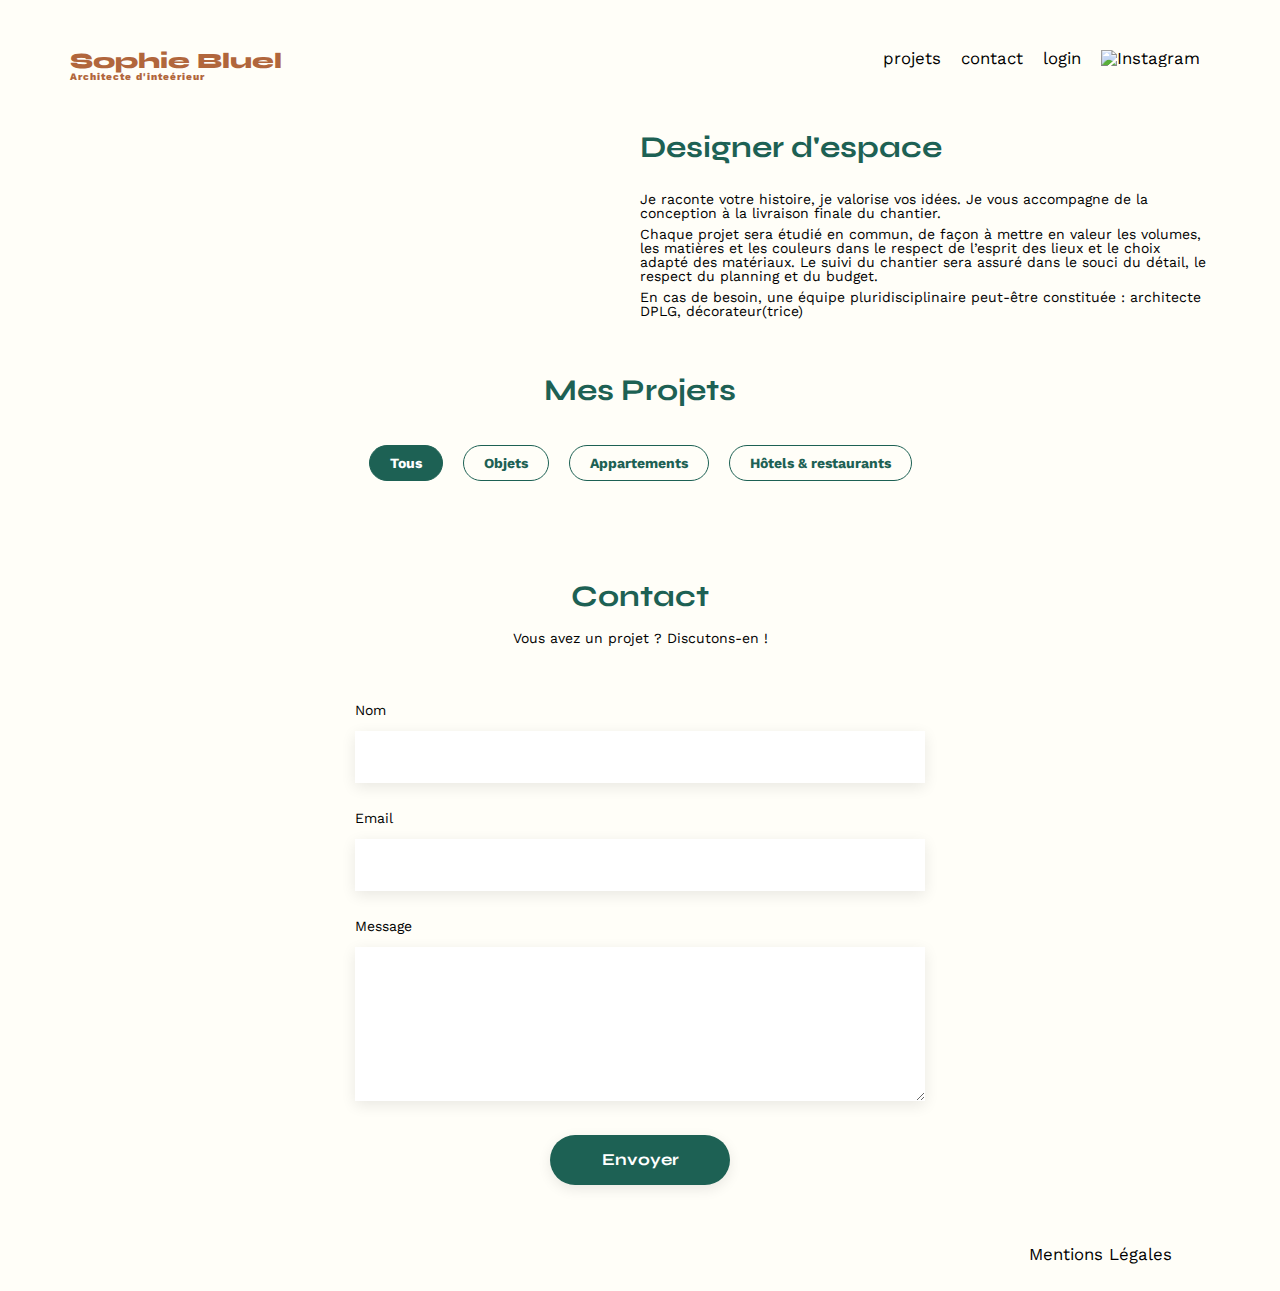
==== FrontEnd/index.html @ 2ee96904 "login maquette.." ====
<!DOCTYPE html>
<html lang="fr">
<head>
	<meta charset="UTF-8">
	<title>Sophie Bluel - Architecte d'intérieur</title>
	<meta name="viewport" content="width=device-width, initial-scale=1.0">
	<link rel="preconnect" href="https://fonts.googleapis.com">
	<link rel="preconnect" href="https://fonts.gstatic.com" crossorigin>
	<link href="https://fonts.googleapis.com/css2?family=Syne:wght@700;800&family=Work+Sans&display=swap" rel="stylesheet">
	<meta name="description" content="">
	<link rel="stylesheet" href="./assets/style.css">
	<link rel="stylesheet" href="./assets/FilterProjects.css">
</head>
<body>
<header>
	<h1>Sophie Bluel <span>Architecte d'inteérieur</span></h1>
	<nav>
		<ul>
			<li>projets</li>
			<li>contact</li>
			<li><a class="MenuLink" href="./Login.html">login</a></li>
			<li><img src="./assets/icons/instagram.png" alt="Instagram"></li>
		</ul>
	</nav>
</header>
<main>
	<section id="introduction">
		<figure>
			<img src="./assets/images/sophie-bluel.png" alt="">
		</figure>
		<article>
			<h2>Designer d'espace</h2>
			<p>Je raconte votre histoire, je valorise vos idées. Je vous accompagne de la conception à la livraison finale du chantier.</p>
			<p>Chaque projet sera étudié en commun, de façon à mettre en valeur les volumes, les matières et les couleurs dans le respect de l’esprit des lieux et le choix adapté des matériaux. Le suivi du chantier sera assuré dans le souci du détail, le respect du planning et du budget.</p>
			<p>En cas de besoin, une équipe pluridisciplinaire peut-être constituée : architecte DPLG, décorateur(trice)</p>
		</article>
	</section>
	<section id="portfolio">
		<h2>Mes Projets</h2>

		<div class="FilterProjects">
			<ul class="FilterProjects_Menu">
				<li class="FilterItem CurrentFilter">Tous</li>
				<li class="FilterItem">Objets</li>
				<li class="FilterItem">Appartements</li>
				<li class="FilterItem">Hôtels & restaurants</li>
			</ul>
		</div>

		<div class="gallery">
			<figure>
				<img src="assets/images/abajour-tahina.png" alt="Abajour Tahina">
				<figcaption>Abajour Tahina</figcaption>
			</figure>
			<figure>
				<img src="assets/images/appartement-paris-v.png" alt="Appartement Paris V">
				<figcaption>Appartement Paris V</figcaption>
			</figure>
			<figure>
				<img src="assets/images/restaurant-sushisen-londres.png" alt="Restaurant Sushisen - Londres">
				<figcaption>Restaurant Sushisen - Londres</figcaption>
			</figure>
			<figure>
				<img src="assets/images/la-balisiere.png" alt="Villa “La Balisiere” - Port Louis">
				<figcaption>Villa “La Balisiere” - Port Louis</figcaption>
			</figure>
			<figure>
				<img src="assets/images/structures-thermopolis.png" alt="Structures Thermopolis">
				<figcaption>Structures Thermopolis</figcaption>
			</figure>
			<figure>
				<img src="assets/images/appartement-paris-x.png" alt="Appartement Paris X">
				<figcaption>Appartement Paris X</figcaption>
			</figure>
			<figure>
				<img src="assets/images/le-coteau-cassis.png" alt="Pavillon “Le coteau” - Cassis">
				<figcaption>Pavillon “Le coteau” - Cassis</figcaption>
			</figure>
			<figure>
				<img src="assets/images/villa-ferneze.png" alt="Villa Ferneze - Isola d’Elba">
				<figcaption>Villa Ferneze - Isola d’Elba</figcaption>
			</figure>
			<figure>
				<img src="assets/images/appartement-paris-xviii.png" alt="Appartement Paris XVIII">
				<figcaption>Appartement Paris XVIII</figcaption>
			</figure>
			<figure>
				<img src="assets/images/bar-lullaby-paris.png" alt="Bar “Lullaby” - Paris">
				<figcaption>Bar “Lullaby” - Paris</figcaption>
			</figure>
			<figure>
				<img src="assets/images/hotel-first-arte-new-delhi.png" alt="Hotel First Arte - New Delhi">
				<figcaption>Hotel First Arte - New Delhi</figcaption>
			</figure>
		</div>
	</section>
	<section id="contact">
		<h2>Contact</h2>
		<p>Vous avez un projet ? Discutons-en !</p>
		<form action="#" method="post">
			<label for="name">Nom</label>
			<input type="text" name="name" id="name">
			<label for="email">Email</label>
			<input type="email" name="email" id="email">
			<label for="message">Message</label>
			<textarea name="message" id="message" cols="30" rows="10"></textarea>
			<input type="submit" value="Envoyer">
		</form>
	</section>
</main>

<footer>
	<nav>
		<ul>
			<li>Mentions Légales</li>
		</ul>
	</nav>
</footer>

<script type="application/javascript" src="./App.js"></script>
</body>
</html>
---- FrontEnd/assets/style.css ----
/* http://meyerweb.com/eric/tools/css/reset/
   v2.0 | 20110126
   License: none (public domain)
*/

html, body, div, span, applet, object, iframe,
h1, h2, h3, h4, h5, h6, p, blockquote, pre,
a, abbr, acronym, address, big, cite, code,
del, dfn, em, img, ins, kbd, q, s, samp,
small, strike, strong, sub, sup, tt, var,
b, u, i, center,
dl, dt, dd, ol, ul, li,
fieldset, form, label, legend,
table, caption, tbody, tfoot, thead, tr, th, td,
article, aside, canvas, details, embed,
figure, figcaption, footer, header, hgroup,
menu, nav, output, ruby, section, summary,
time, mark, audio, video {
	margin: 0;
	padding: 0;
	border: 0;
	font-size: 100%;
	font: inherit;
	vertical-align: baseline;
}
/* HTML5 display-role reset for older browsers */
article, aside, details, figcaption, figure,
footer, header, hgroup, menu, nav, section {
	display: block;
}
body {
	line-height: 1;
}
ol, ul {
	list-style: none;
}
blockquote, q {
	quotes: none;
}
blockquote:before, blockquote:after,
q:before, q:after {
	content: '';
	content: none;
}
table {
	border-collapse: collapse;
	border-spacing: 0;
}
/** end reset css**/
body {
	max-width: 1140px;
	margin:auto;
	font-family: 'Work Sans' ;
	font-size: 14px;
	background-color: #FFFEF8;
}
header {
	display: flex;
	justify-content: space-between;
	margin: 50px 0
}
section {
	margin: 50px 0
}

h1{
	display: flex;
	flex-direction: column;
	font-family: 'Syne';
	font-size: 22px;
	font-weight: 800;
	color: #B1663C
}

h1 > span {
	font-family: 'Work Sans';
	font-size:10px;
	letter-spacing: 0.1em;
;
}

h2{
	font-family: 'Syne';
	font-weight: 700;
	font-size: 30px;
	color: #1D6154
}
nav ul {
	display: flex;
	align-items: center;
	list-style-type: none;

}
nav li {
	padding: 0 10px;
	font-size: 1.2em;
}

li:hover {
	color: #B1663C;
}

.MenuLink
{
	text-decoration: none;
	color:#000;
}

nav .CurrentPage
{
	font-weight: bold;
}
#introduction {
	display: flex;
	align-items: center;
}
#introduction figure {
	flex: 1
}
#introduction img {
	display: block;
	margin: auto;
	width: 80%;
}

#introduction article {
	flex: 1
}
#introduction h2 {
	margin-bottom: 1em;
}

#introduction p {
	margin-bottom: 0.5em;
}
#portfolio h2 {
	text-align: center;
	margin-bottom: 1em;
}
.gallery {
	width: 100%;
	display: grid;
	grid-template-columns: 1fr 1fr 1fr;
	grid-column-gap: 20px;
	grid-row-gap: 20px;
}

.gallery img {
	width: 100%;

}
#contact {
	width: 50%;
margin: auto;
}
#contact > * {
	text-align: center;

}
#contact h2{
	margin-bottom: 20px;
}
#contact form {
	text-align: left;
	margin-top:30px;
	display: flex;
	flex-direction: column;
}

#contact input {
	height: 50px;
	font-size: 1.2em;
	border: none;
	box-shadow: 0px 4px 14px rgba(0, 0, 0, 0.09);
}
#contact label {
	margin: 2em 0 1em 0;
}
#contact textarea {
	border: none;
	box-shadow: 0px 4px 14px rgba(0, 0, 0, 0.09);
}

input[type="submit"]{
	font-family: 'Syne';
	font-weight: 700;
	color: white;
	background-color: #1D6154;
	margin : 2em auto ;
	width: 180px;
	text-align: center;
	border-radius: 60px ;
}

footer nav ul {
	display: flex;
	justify-content: flex-end;
	margin: 2em
}
---- FrontEnd/assets/FilterProjects.css ----
.FilterProjects, .FilterProjects_Menu
{
    width:100%;
    display: flex;
    flex-direction: column;
    justify-content: center;
    align-items: center;
}

.FilterProjects
{
    margin-bottom: 40px;
}

.FilterProjects_Menu
{
    flex-direction: row;
}

.FilterItem
{
    margin:10px;
    border:1px solid #1D6154;
    padding:10px 20px;
    border-radius: 60px;
    color:#1D6154;
    font-weight: bold;
    cursor: pointer;
}
.FilterItem:hover, .CurrentFilter
{
    background-color: #1D6154;
    color: #fff;
}
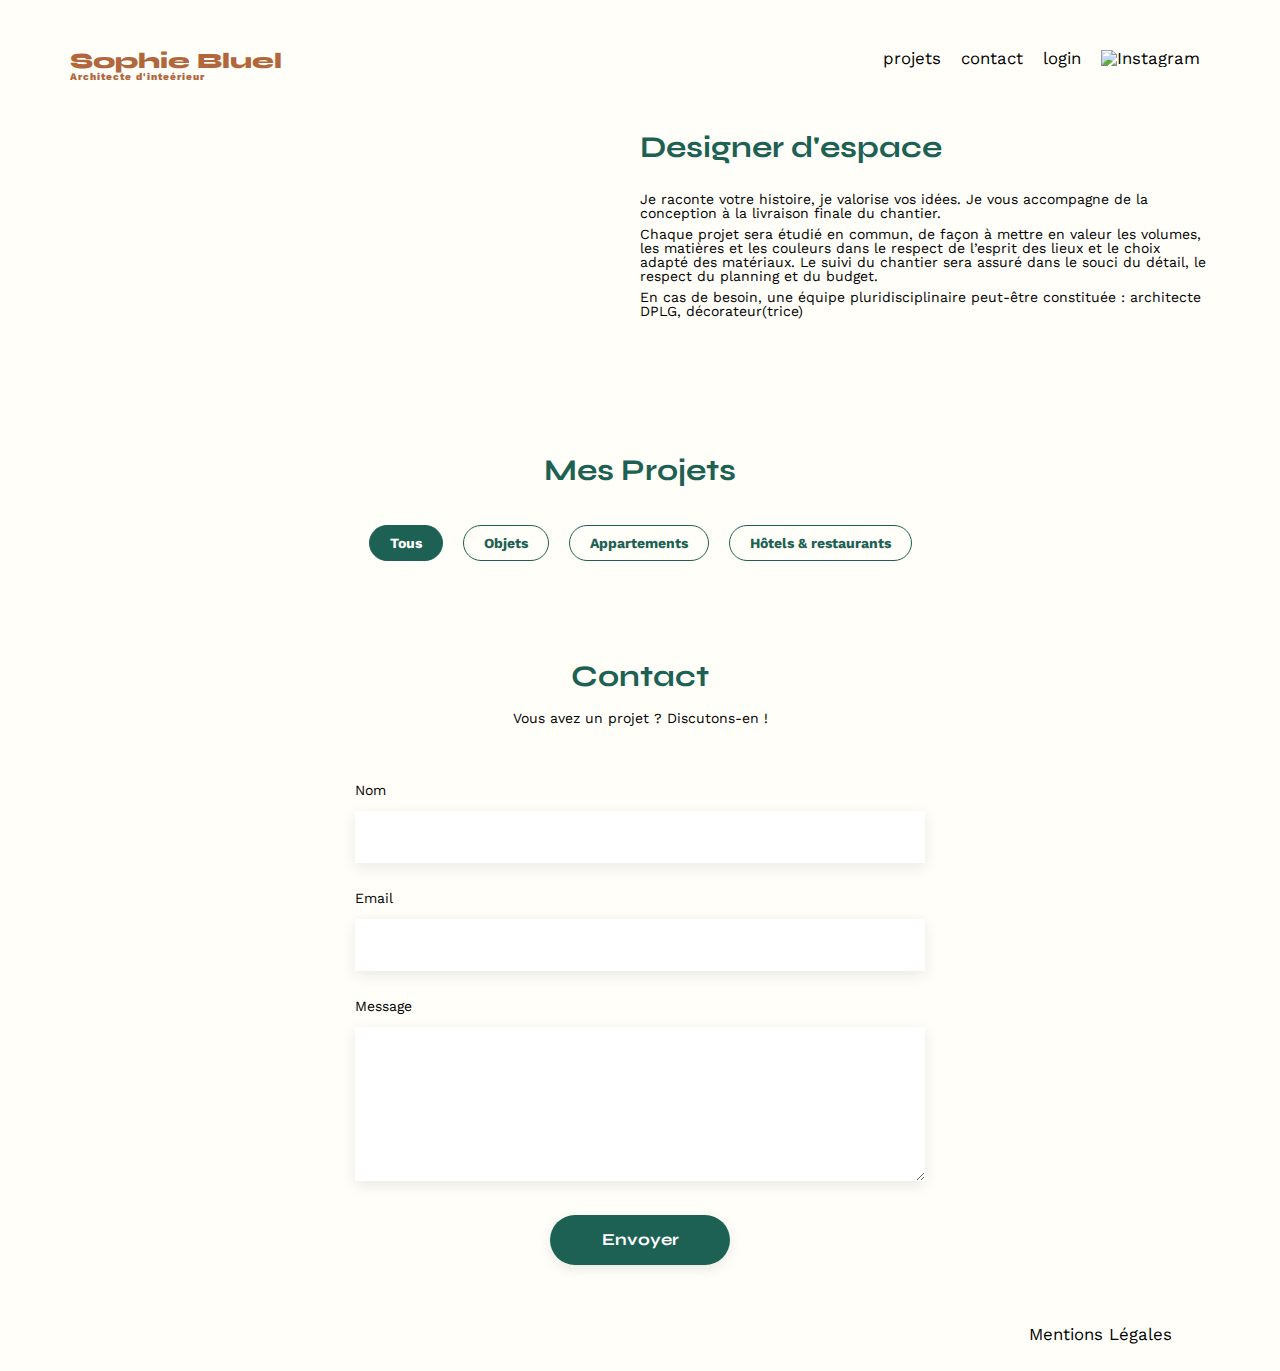
==== commit c52d6a66: "add modal maquette (no finish..)" ====
--- a/FrontEnd/index.html
+++ b/FrontEnd/index.html
@@ -8,10 +8,24 @@
 	<link rel="preconnect" href="https://fonts.gstatic.com" crossorigin>
 	<link href="https://fonts.googleapis.com/css2?family=Syne:wght@700;800&family=Work+Sans&display=swap" rel="stylesheet">
 	<meta name="description" content="">
-	<link rel="stylesheet" href="./assets/style.css">
-	<link rel="stylesheet" href="./assets/FilterProjects.css">
+	<link rel="stylesheet" href="assets/CSS/style.css">
+	<link rel="stylesheet" href="assets/CSS/FilterProjects.css">
+	<link rel="stylesheet" href="assets/CSS/Index_co.css">
+	<link rel="stylesheet" href="assets/CSS/ModalEdit.css">
+
+
+	<script src="https://kit.fontawesome.com/0e08c1fe84.js" crossorigin="anonymous"></script>
 </head>
 <body>
+
+<div class="TopBar">
+	<div class="TopBarTitle">
+		<i class="fa-solid fa-pen-to-square"></i>
+		<p>Mode édition</p>
+	</div>
+	<button class="BPublish">publier les changements</button>
+</div>
+
 <header>
 	<h1>Sophie Bluel <span>Architecte d'inteérieur</span></h1>
 	<nav>
@@ -27,8 +41,16 @@
 	<section id="introduction">
 		<figure>
 			<img src="./assets/images/sophie-bluel.png" alt="">
+			<div class="BEditGroup">
+				<i class="fa-solid fa-pen-to-square"></i>
+				<button class="BEdit">modifier</button>
+			</div>
 		</figure>
 		<article>
+			<div class="BEditGroup">
+				<i class="fa-solid fa-pen-to-square"></i>
+				<button class="BEdit">modifier</button>
+			</div>
 			<h2>Designer d'espace</h2>
 			<p>Je raconte votre histoire, je valorise vos idées. Je vous accompagne de la conception à la livraison finale du chantier.</p>
 			<p>Chaque projet sera étudié en commun, de façon à mettre en valeur les volumes, les matières et les couleurs dans le respect de l’esprit des lieux et le choix adapté des matériaux. Le suivi du chantier sera assuré dans le souci du détail, le respect du planning et du budget.</p>
@@ -36,7 +58,14 @@
 		</article>
 	</section>
 	<section id="portfolio">
-		<h2>Mes Projets</h2>
+		<div class="TitleAndEditButton">
+			<h2>Mes Projets</h2>
+			<div class="BEditGroup">
+				<i class="fa-solid fa-pen-to-square"></i>
+				<button class="BEdit BEditProjects">modifier</button>
+			</div>
+		</div>
+
 
 		<div class="FilterProjects">
 			<ul class="FilterProjects_Menu">
@@ -117,6 +146,27 @@
 	</nav>
 </footer>
 
-<script type="application/javascript" src="./App.js"></script>
+<div class="ModalContainer">
+	<div class="ModalEdit">
+		<i class="fa-sharp fa-solid fa-xmark cross"></i>
+		<div class="ModalEdit_Container">
+			<h3>Gallerie photo</h3>
+			<div class="PhotosList">
+
+			</div>
+
+			<div class="ModalMenu">
+				<button class="BAddPhoto">Ajouter une photo</button>
+				<a href="#" class="BDelGallery">Supprimer la galerie</a>
+			</div>
+
+
+		</div>
+
+	</div>
+</div>
+
+
+<script type="application/javascript" src="JS/App.js"></script>
 </body>
 </html>
--- a/FrontEnd/assets/CSS/style.css
+++ b/FrontEnd/assets/CSS/style.css
@@ -0,0 +1,204 @@
+/* http://meyerweb.com/eric/tools/css/reset/
+   v2.0 | 20110126
+   License: none (public domain)
+*/
+
+html, body, div, span, applet, object, iframe,
+h1, h2, h3, h4, h5, h6, p, blockquote, pre,
+a, abbr, acronym, address, big, cite, code,
+del, dfn, em, img, ins, kbd, q, s, samp,
+small, strike, strong, sub, sup, tt, var,
+b, u, i, center,
+dl, dt, dd, ol, ul, li,
+fieldset, form, label, legend,
+table, caption, tbody, tfoot, thead, tr, th, td,
+article, aside, canvas, details, embed,
+figure, figcaption, footer, header, hgroup,
+menu, nav, output, ruby, section, summary,
+time, mark, audio, video {
+	margin: 0;
+	padding: 0;
+	border: 0;
+	font-size: 100%;
+	font: inherit;
+	vertical-align: baseline;
+}
+/* HTML5 display-role reset for older browsers */
+article, aside, details, figcaption, figure,
+footer, header, hgroup, menu, nav, section {
+	display: block;
+}
+body {
+	line-height: 1;
+}
+ol, ul {
+	list-style: none;
+}
+blockquote, q {
+	quotes: none;
+}
+blockquote:before, blockquote:after,
+q:before, q:after {
+	content: '';
+	content: none;
+}
+table {
+	border-collapse: collapse;
+	border-spacing: 0;
+}
+/** end reset css**/
+body {
+	max-width: 1140px;
+	margin:auto;
+	font-family: 'Work Sans' ;
+	font-size: 14px;
+	background-color: #FFFEF8;
+}
+header {
+	display: flex;
+	justify-content: space-between;
+	margin: 50px 0
+}
+section {
+	margin: 50px 0
+}
+
+h1{
+	display: flex;
+	flex-direction: column;
+	font-family: 'Syne';
+	font-size: 22px;
+	font-weight: 800;
+	color: #B1663C
+}
+
+h1 > span {
+	font-family: 'Work Sans';
+	font-size:10px;
+	letter-spacing: 0.1em;
+;
+}
+
+h2{
+	font-family: 'Syne';
+	font-weight: 700;
+	font-size: 30px;
+	color: #1D6154
+}
+nav ul {
+	display: flex;
+	align-items: center;
+	list-style-type: none;
+
+}
+nav li {
+	padding: 0 10px;
+	font-size: 1.2em;
+}
+
+li:hover {
+	color: #B1663C;
+}
+
+.MenuLink
+{
+	text-decoration: none;
+	color:#000;
+}
+
+nav .CurrentPage
+{
+	font-weight: bold;
+}
+#introduction {
+	display: flex;
+	align-items: center;
+}
+#introduction figure {
+	flex: 1
+}
+#introduction img {
+	display: block;
+	margin: auto;
+	width: 80%;
+}
+
+#introduction article {
+	flex: 1
+}
+#introduction h2 {
+	margin-bottom: 1em;
+}
+
+#introduction p {
+	margin-bottom: 0.5em;
+}
+#portfolio
+{
+	padding-top:80px;
+}
+#portfolio h2 {
+	text-align: center;
+	margin-bottom: 1em;
+}
+.gallery {
+	width: 100%;
+	display: grid;
+	grid-template-columns: 1fr 1fr 1fr;
+	grid-column-gap: 20px;
+	grid-row-gap: 20px;
+}
+
+.gallery img {
+	width: 100%;
+
+}
+#contact {
+	width: 50%;
+margin: auto;
+}
+#contact > * {
+	text-align: center;
+
+}
+#contact h2{
+	margin-bottom: 20px;
+}
+#contact form {
+	text-align: left;
+	margin-top:30px;
+	display: flex;
+	flex-direction: column;
+}
+
+#contact input {
+	height: 50px;
+	font-size: 1.2em;
+	border: none;
+	box-shadow: 0px 4px 14px rgba(0, 0, 0, 0.09);
+}
+#contact label {
+	margin: 2em 0 1em 0;
+}
+#contact textarea {
+	border: none;
+	box-shadow: 0px 4px 14px rgba(0, 0, 0, 0.09);
+}
+
+input[type="submit"]{
+	font-family: 'Syne';
+	font-weight: 700;
+	color: white;
+	background-color: #1D6154;
+	margin : 2em auto ;
+	width: 180px;
+	text-align: center;
+	border-radius: 60px ;
+}
+
+footer nav ul {
+	display: flex;
+	justify-content: flex-end;
+	margin: 2em
+}
+
--- a/FrontEnd/assets/CSS/FilterProjects.css
+++ b/FrontEnd/assets/CSS/FilterProjects.css
@@ -0,0 +1,37 @@
+
+
+.FilterProjects, .FilterProjects_Menu
+{
+    width:100%;
+    display: flex;
+    flex-direction: column;
+    justify-content: center;
+    align-items: center;
+}
+
+.FilterProjects
+{
+    margin-bottom: 40px;
+}
+
+.FilterProjects_Menu
+{
+    flex-direction: row;
+}
+
+.FilterItem
+{
+    margin:10px;
+    border:1px solid #1D6154;
+    padding:10px 20px;
+    border-radius: 60px;
+    color:#1D6154;
+    font-weight: bold;
+    cursor: pointer;
+}
+.FilterItem:hover, .CurrentFilter
+{
+    background-color: #1D6154;
+    color: #fff;
+}
+
--- a/FrontEnd/assets/CSS/Index_co.css
+++ b/FrontEnd/assets/CSS/Index_co.css
@@ -0,0 +1,92 @@
+
+
+.TopBar
+{
+    position:absolute;
+    top:0;
+    left:0;
+    width:100%;
+    display: flex;
+    flex-direction: row;
+    justify-content: center;
+    align-items: center;
+    background-color: #000;
+    padding:20px;
+    color:#FFF;
+}
+
+.TopBarTitle, .BEditGroup, .TitleAndEditButton
+{
+    display: flex;
+    flex-direction: row;
+    justify-content: center;
+    margin-right:10px;
+}
+.TopBarTitle i
+{
+    margin-right:10px;
+}
+
+.BPublish
+{
+    margin-left: 10px;
+    border:none;
+    padding:8px 15px;
+    border-radius: 30px;
+    font-weight: bold;
+    cursor:pointer;
+}
+
+.BEditGroup
+{
+    justify-content: start;
+    margin-bottom: 15px;
+}
+.BEditGroup i
+{
+    margin-right:10px;
+}
+.BEditGroup .BEdit
+{
+    border:none;
+    background-color: transparent;
+    cursor:pointer;
+}
+.BEditGroup .BEdit:hover
+{
+    font-weight: bold;
+}
+
+#introduction figure .BEditGroup
+{
+    width:fit-content;
+    margin-left:58px;
+    margin-top:18px;
+}
+
+.TitleAndEditButton
+{
+    position:relative;
+    width:fit-content;
+    margin:auto;
+    padding:0;
+    align-items: center;
+    justify-content: center;
+
+}
+
+.TitleAndEditButton .BEditGroup
+{
+    position:absolute;
+    right:-140px;
+    top:10px;
+}
+.TitleAndEditButton .BEditGroup i
+{
+    margin-right: 5px;
+}
+
+.TopBar, .BEditGroup
+{
+    display: none;
+}--- a/FrontEnd/assets/CSS/ModalEdit.css
+++ b/FrontEnd/assets/CSS/ModalEdit.css
@@ -0,0 +1,160 @@
+
+
+.ModalContainer
+{
+    width:100%;
+    min-height:100vh;
+    position:absolute;
+    position:fixed;
+    top:0;
+    left:0;
+    background-color: rgba(0,0,0, 0.2);
+    display: none;
+}
+.ModalEdit
+{
+    width:500px;
+    min-height:500px;
+    position:absolute;
+    top:50%;
+    left:50%;
+    transform: translate(-50%, -50%);
+    background-color: #fff;
+    border-radius: 10px;
+    padding-top:20px;
+    display: flex;
+    justify-content: center;
+    align-items: center;
+}
+
+.ModalEdit_Container, .PhotosList
+{
+    width:80%;
+    height:100%;
+    display: flex;
+    flex-direction: column;
+    justify-content: center;
+    align-items: center;
+}
+.ModalEdit_Container
+{
+    position:relative;
+    border:1px solid red;
+}
+.ModalEdit h3
+{
+    width:100%;
+    text-align: center;
+    font-size: 1.3rem;
+    margin-top:40px;
+    margin-bottom:40px;
+}
+.ModalEdit .fa-sharp
+{
+    position:absolute;
+    right:30px;
+    top:30px;
+    font-size: 15px;
+    cursor:pointer;
+}
+.ModalEdit .fa-sharp:hover
+{
+    font-weight: bold;
+}
+
+
+.PhotosList
+{
+    width:100%;
+    flex-direction: row;
+    flex-wrap: wrap;
+    justify-content: flex-start;
+}
+
+.PhotoList_Item
+{
+    width: calc(100% / 5.9);
+    min-height: 104px;
+    margin:5px;
+    position:relative;
+    border:1px solid red;
+}
+.PhotoList_Item img
+{
+    width:100%;
+    height:100%;
+
+}
+
+.PhotoList_Item_BEdit
+{
+    text-decoration:none;
+    color:#000;
+    font-size: 0.9rem;
+    cursor: pointer;
+}
+.PhotoList_Item_BEdit:hover
+{
+    text-decoration: underline;
+}
+
+
+
+.ModalMenu
+{
+    flex-direction: column;
+
+    width:100%;
+    display: flex;
+    flex-direction: column;
+    justify-content: center;
+    align-items: center;
+    border-top:1px solid #B3B3B3;
+    margin-top:30px;
+    padding-top: 28px;
+    padding-bottom: 38px;
+
+}
+
+.BAddPhoto
+{
+    border:none;
+    background-color: #1D6154;
+    padding:8px 35px;
+    color:#fff;
+    margin:10px;
+    font-size: 1.1rem;
+    border-radius: 60px;
+    cursor:pointer;
+}
+.BAddPhoto:hover
+{
+    background-color: #0E2F28;
+}
+.BDelGallery
+{
+    text-decoration: none;
+    color:#D65353;
+    font-size: 0.9rem;
+    margin-top:10px;
+}
+
+.PhotoList_Item .DelPhoto
+{
+    background-color: #000;
+    border:none;
+    width:17px;
+    height:17px;
+    border-radius: 2px;
+    padding:5px;
+    display: flex;
+    align-items: center;
+    position:absolute;
+    right:5px;
+    top:6px;
+}
+.Trash
+{
+    width:9px;
+    height:9px;
+}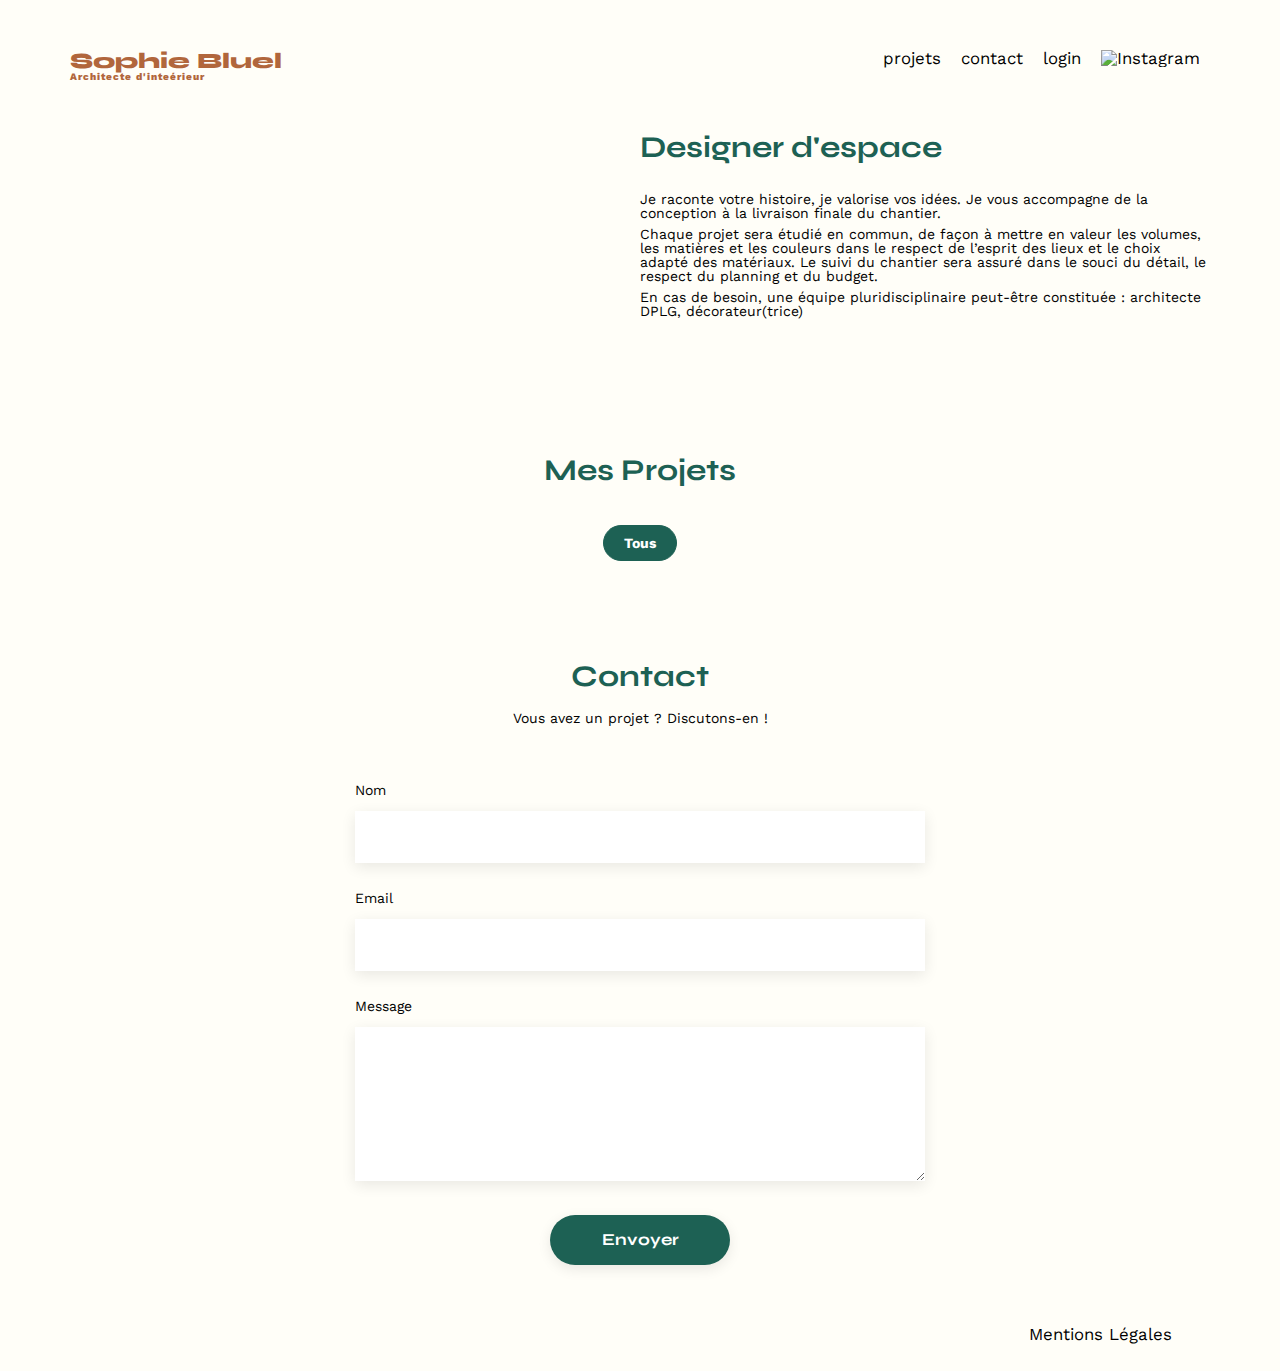
==== commit 6e51d0bf: "modal, delete project.." ====
--- a/FrontEnd/index.html
+++ b/FrontEnd/index.html
@@ -69,10 +69,6 @@
 
 		<div class="FilterProjects">
 			<ul class="FilterProjects_Menu">
-				<li class="FilterItem CurrentFilter">Tous</li>
-				<li class="FilterItem">Objets</li>
-				<li class="FilterItem">Appartements</li>
-				<li class="FilterItem">Hôtels & restaurants</li>
 			</ul>
 		</div>
 
@@ -148,11 +144,10 @@
 
 <div class="ModalContainer">
 	<div class="ModalEdit">
-		<i class="fa-sharp fa-solid fa-xmark cross"></i>
+		<i class="fa-sharp fa-solid fa-xmark Cross"></i>
 		<div class="ModalEdit_Container">
 			<h3>Gallerie photo</h3>
 			<div class="PhotosList">
-
 			</div>
 
 			<div class="ModalMenu">
--- a/FrontEnd/assets/CSS/ModalEdit.css
+++ b/FrontEnd/assets/CSS/ModalEdit.css
@@ -13,8 +13,8 @@
 }
 .ModalEdit
 {
-    width:500px;
-    min-height:500px;
+    width:40%;
+    height: 650px;
     position:absolute;
     top:50%;
     left:50%;
@@ -29,18 +29,18 @@
 
 .ModalEdit_Container, .PhotosList
 {
-    width:80%;
-    height:100%;
+    width:89%;
+    height:650px;
     display: flex;
     flex-direction: column;
-    justify-content: center;
-    align-items: center;
+    justify-content: start;
+    align-items: start;
 }
 .ModalEdit_Container
 {
-    position:relative;
-    border:1px solid red;
+    position: relative;
 }
+
 .ModalEdit h3
 {
     width:100%;
@@ -49,15 +49,16 @@
     margin-top:40px;
     margin-bottom:40px;
 }
-.ModalEdit .fa-sharp
+.Cross
 {
     position:absolute;
     right:30px;
     top:30px;
-    font-size: 15px;
+    font-size: 20px;
     cursor:pointer;
+    z-index: 10;
 }
-.ModalEdit .fa-sharp:hover
+.Cross:hover
 {
     font-weight: bold;
 }
@@ -68,16 +69,17 @@
     width:100%;
     flex-direction: row;
     flex-wrap: wrap;
-    justify-content: flex-start;
+    justify-content: start;
+    padding-left:35px;
+    align-content: flex-start;
 }
 
 .PhotoList_Item
 {
-    width: calc(100% / 5.9);
+    width: 78px;
     min-height: 104px;
-    margin:5px;
+    margin:7px;
     position:relative;
-    border:1px solid red;
 }
 .PhotoList_Item img
 {
@@ -152,6 +154,7 @@
     position:absolute;
     right:5px;
     top:6px;
+    cursor: pointer;
 }
 .Trash
 {
